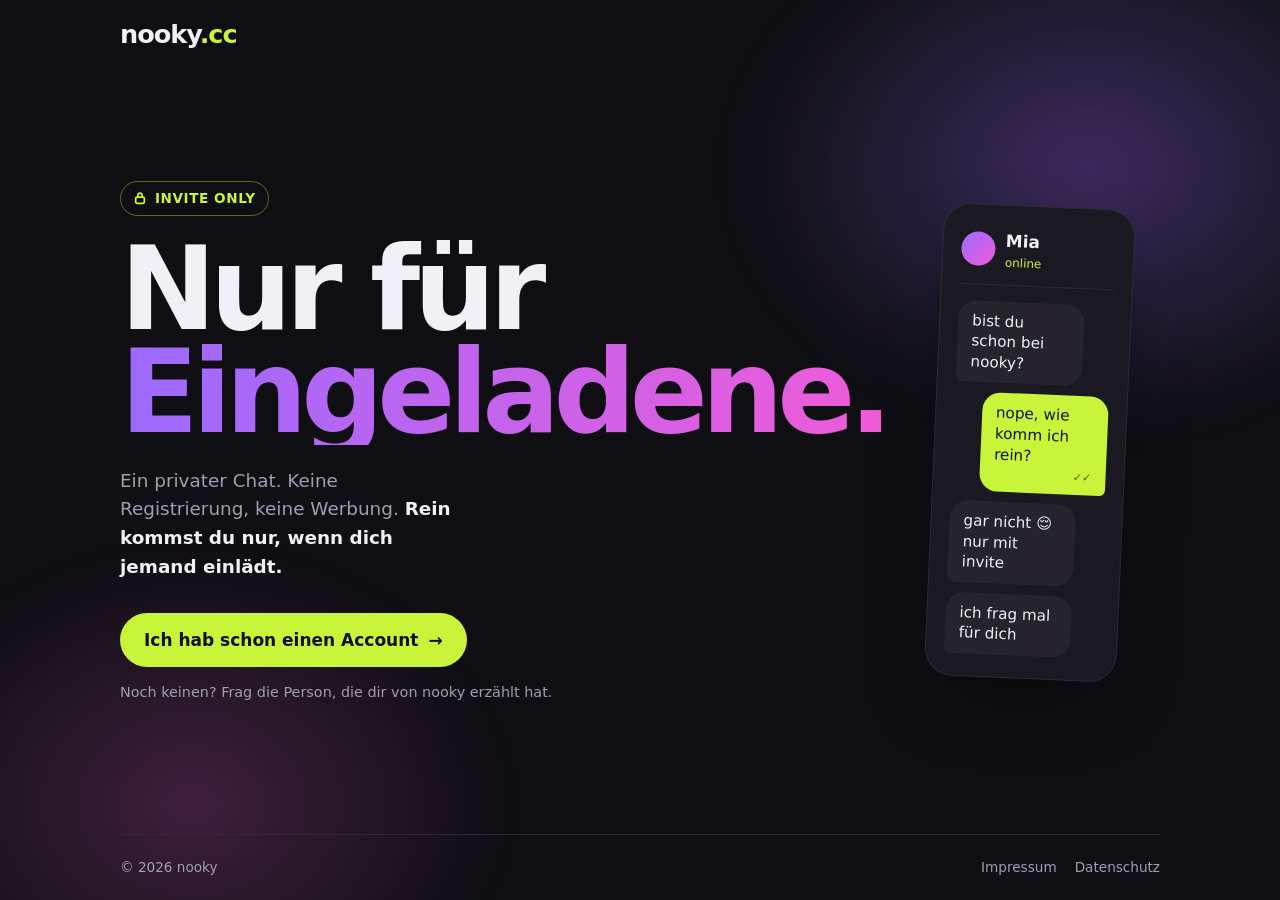
==== landing/index.html @ fcccb137 "Landing Page für nooky.cc (Invite only) Statisch, Schriften selbst gehostet (OFL), Impressum- und Da" ====
<!doctype html>
<html lang="de">
<head>
<meta charset="utf-8">
<meta name="viewport" content="width=device-width, initial-scale=1, viewport-fit=cover">
<title>nooky – invite only</title>
<meta name="description" content="nooky ist ein privater Chat. Rein kommst du nur mit Einladung.">
<meta name="theme-color" content="#0f0e13">
<link rel="preload" href="fonts/bricolage-800.woff2" as="font" type="font/woff2" crossorigin>
<link rel="stylesheet" href="style.css">
</head>
<body>
<header><a class="mark" href="/">nooky<span>.cc</span></a></header>

<main>
  <section>
    <div class="pill">
      <svg viewBox="0 0 16 16" fill="none" stroke="currentColor" stroke-width="2" aria-hidden="true"><rect x="3" y="7" width="10" height="7" rx="2"/><path d="M5.5 7V5a2.5 2.5 0 0 1 5 0v2"/></svg>
      Invite only
    </div>
    <h1>Nur für<em>Eingeladene.</em></h1>
    <p class="lead">Ein privater Chat. Keine Registrierung, keine Werbung. <strong>Rein kommst du nur, wenn dich jemand einlädt.</strong></p>
    <a class="cta" href="https://chat.nooky.cc">Ich hab schon einen Account <span aria-hidden="true">→</span></a>
    <p class="sub">Noch keinen? Frag die Person, die dir von nooky erzählt hat.</p>
  </section>

  <div class="phone" aria-hidden="true">
    <div class="who"><div class="avatar"></div><div><b>Mia</b><small>online</small></div></div>
    <div class="msg in">bist du schon bei nooky?</div>
    <div class="msg out">nope, wie komm ich rein? <span class="tick">✓✓</span></div>
    <div class="msg in">gar nicht 😌 nur mit invite</div>
    <div class="msg in">ich frag mal für dich</div>
  </div>
</main>

<footer>
  <span>© 2026 nooky</span>
  <nav><a href="impressum.html">Impressum</a><a href="datenschutz.html">Datenschutz</a></nav>
</footer>
</body>
</html>
---- landing/style.css ----
@font-face { font-family: "Bricolage Grotesque"; font-weight: 800; font-display: swap;
  src: url("fonts/bricolage-800.woff2") format("woff2"); }
@font-face { font-family: "Onest"; font-weight: 100 900; font-display: swap;
  src: url("fonts/onest.woff2") format("woff2"); }

:root {
  --bg: #0f0e13;
  --surface: #1a1820;
  --line: #2d2a36;
  --fg: #f2f0f7;
  --muted: #a19eb0;
  --lime: #c8f53a;
  --violet: #9b6bff;
  --pink: #f05bd8;
  --display: "Bricolage Grotesque", "Arial Black", system-ui, sans-serif;
  --body: "Onest", system-ui, -apple-system, "Segoe UI", sans-serif;
  color-scheme: dark;
}
* { box-sizing: border-box; }
html, body { height: 100%; }
body {
  margin: 0; background: var(--bg); color: var(--fg);
  font: 17px/1.55 var(--body);
  display: flex; flex-direction: column;
  padding: 0 max(20px, env(safe-area-inset-right)) 0 max(20px, env(safe-area-inset-left));
  overflow-x: hidden;
}
/* Farbschein hinter dem Inhalt */
body::before {
  content: ""; position: fixed; inset: -20vmax; z-index: -1; pointer-events: none;
  background:
    radial-gradient(40vmax 30vmax at 75% 30%, color-mix(in srgb, var(--violet) 32%, transparent), transparent 70%),
    radial-gradient(35vmax 28vmax at 25% 75%, color-mix(in srgb, var(--pink) 22%, transparent), transparent 70%);
  filter: blur(20px);
}
a { color: inherit; }
a:focus-visible, .cta:focus-visible { outline: 2px solid var(--lime); outline-offset: 3px; border-radius: 8px; }

header { padding-top: 22px; max-width: 1040px; width: 100%; margin: 0 auto; }
.mark { font: 800 1.6rem/1 var(--display); letter-spacing: -.04em; text-decoration: none; }
.mark span { color: var(--lime); }

main {
  flex: 1; width: 100%; max-width: 1040px; margin: 0 auto;
  display: grid; grid-template-columns: 1.15fr .85fr; gap: 48px; align-items: center;
  padding-block: 48px;
}
.pill {
  display: inline-flex; align-items: center; gap: 8px;
  font-size: .85rem; font-weight: 600; letter-spacing: .04em; text-transform: uppercase;
  color: var(--lime); border: 1px solid color-mix(in srgb, var(--lime) 40%, transparent);
  padding: 6px 12px; border-radius: 99px; margin-bottom: 22px;
}
.pill svg { width: 14px; height: 14px; }
h1 {
  font: 800 clamp(3.4rem, 11vw, 7.2rem)/.9 var(--display); letter-spacing: -.055em;
  margin: 0 0 22px;
}
h1 em {
  font-style: normal; display: block;
  background: linear-gradient(95deg, var(--violet), var(--pink));
  -webkit-background-clip: text; background-clip: text; color: transparent;
}
.lead { font-size: 1.15rem; color: var(--muted); max-width: 30ch; margin: 0 0 32px; }
.lead strong { color: var(--fg); font-weight: 600; }
.cta {
  display: inline-flex; align-items: center; gap: 10px;
  background: var(--lime); color: #111; text-decoration: none;
  font-weight: 600; padding: 14px 24px; border-radius: 99px;
  transition: transform .15s ease;
}
.cta:hover { transform: translateY(-2px); }
.sub { margin: 14px 0 0; font-size: .9rem; color: var(--muted); }

/* Chat-Vorschau */
.phone {
  background: var(--surface); border: 1px solid var(--line); border-radius: 28px;
  padding: 22px 18px; display: flex; flex-direction: column; gap: 10px;
  box-shadow: 0 30px 80px -30px rgba(0,0,0,.7);
  transform: rotate(2.5deg);
}
.who { display: flex; align-items: center; gap: 10px; padding-bottom: 12px; border-bottom: 1px solid var(--line); margin-bottom: 6px; }
.avatar { width: 34px; height: 34px; border-radius: 50%; background: linear-gradient(135deg, var(--violet), var(--pink)); }
.who b { font-weight: 600; }
.who small { display: block; color: var(--lime); font-size: .75rem; }
.msg { max-width: 82%; padding: 10px 14px; border-radius: 18px; font-size: .95rem; line-height: 1.35; }
.in  { background: #26232f; align-self: flex-start; border-bottom-left-radius: 6px; }
.out { background: var(--lime); color: #111; align-self: flex-end; border-bottom-right-radius: 6px; }
.out .tick { display: block; text-align: right; font-size: .7rem; opacity: .65; margin-top: 2px; }

footer {
  max-width: 1040px; width: 100%; margin: 0 auto;
  display: flex; flex-wrap: wrap; gap: 8px 22px; justify-content: space-between;
  padding: 22px 0 max(22px, env(safe-area-inset-bottom));
  border-top: 1px solid var(--line); font-size: .85rem; color: var(--muted);
}
footer nav { display: flex; gap: 18px; }
footer a { text-decoration: none; }
footer a:hover { color: var(--fg); }

@media (max-width: 760px) {
  main { grid-template-columns: 1fr; gap: 40px; padding-block: 36px 48px; }
  .phone { transform: rotate(1.5deg); max-width: 360px; }
}
@media (prefers-reduced-motion: reduce) { .cta { transition: none; } }

/* Textseiten (Impressum, Datenschutz) */
.doc { flex: 1; width: 100%; max-width: 680px; margin: 0 auto; padding-block: 40px 64px; }
.doc h1 { font-size: clamp(2.4rem, 8vw, 3.6rem); }
.doc h2 { font: 800 1.25rem/1.2 var(--display); letter-spacing: -.02em; margin: 32px 0 8px; }
.doc p, .doc li { color: color-mix(in srgb, var(--fg) 85%, var(--muted)); }
.todo { background: color-mix(in srgb, var(--pink) 25%, transparent); color: var(--fg); padding: 0 4px; border-radius: 4px; }
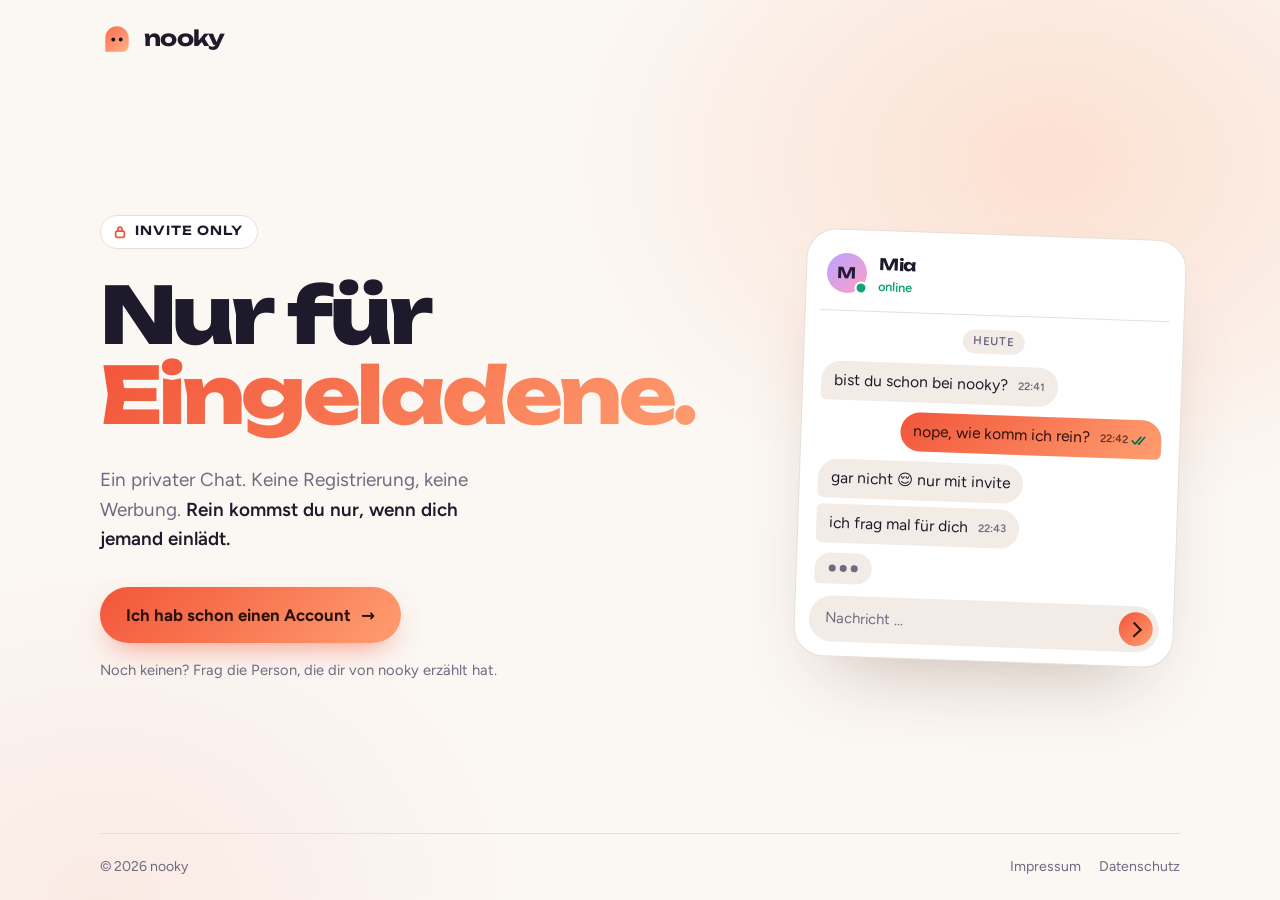
==== commit f5a639fe: "Chats, Fotos, Löschen, Lesebestätigung, Profile, neues Design, Lizenzsperre - Chats 1:1 mit Live-Abf" ====
--- a/landing/index.html
+++ b/landing/index.html
@@ -5,31 +5,50 @@
 <meta name="viewport" content="width=device-width, initial-scale=1, viewport-fit=cover">
 <title>nooky – invite only</title>
 <meta name="description" content="nooky ist ein privater Chat. Rein kommst du nur mit Einladung.">
-<meta name="theme-color" content="#0f0e13">
-<link rel="preload" href="fonts/bricolage-800.woff2" as="font" type="font/woff2" crossorigin>
+<meta name="theme-color" content="#12111b" media="(prefers-color-scheme: dark)">
+<meta name="theme-color" content="#fbf7f3" media="(prefers-color-scheme: light)">
+<meta name="color-scheme" content="dark light">
+<link rel="icon" href="brand/icon.svg" type="image/svg+xml">
+<link rel="icon" href="brand/icon-32.png" sizes="32x32" type="image/png">
+<link rel="apple-touch-icon" href="brand/icon-180.png">
+<link rel="preload" href="fonts/unbounded.woff2" as="font" type="font/woff2" crossorigin>
+<link rel="preload" href="fonts/figtree.woff2" as="font" type="font/woff2" crossorigin>
 <link rel="stylesheet" href="style.css">
 </head>
 <body>
-<header><a class="mark" href="/">nooky<span>.cc</span></a></header>
+<header class="top">
+  <a class="brand" href="/" aria-label="nooky – Startseite">
+    <img src="brand/mark.svg" alt="" width="34" height="34">
+    <span>nooky</span>
+  </a>
+</header>
 
-<main>
-  <section>
-    <div class="pill">
-      <svg viewBox="0 0 16 16" fill="none" stroke="currentColor" stroke-width="2" aria-hidden="true"><rect x="3" y="7" width="10" height="7" rx="2"/><path d="M5.5 7V5a2.5 2.5 0 0 1 5 0v2"/></svg>
+<main class="hero">
+  <section class="intro">
+    <p class="pill">
+      <svg viewBox="0 0 16 16" fill="none" stroke="currentColor" stroke-width="2" stroke-linecap="round" aria-hidden="true"><rect x="3" y="7" width="10" height="7" rx="2"/><path d="M5.5 7V5a2.5 2.5 0 0 1 5 0v2"/></svg>
       Invite only
-    </div>
-    <h1>Nur für<em>Eingeladene.</em></h1>
+    </p>
+    <h1>Nur für <em>Eingeladene.</em></h1>
     <p class="lead">Ein privater Chat. Keine Registrierung, keine Werbung. <strong>Rein kommst du nur, wenn dich jemand einlädt.</strong></p>
     <a class="cta" href="https://chat.nooky.cc">Ich hab schon einen Account <span aria-hidden="true">→</span></a>
     <p class="sub">Noch keinen? Frag die Person, die dir von nooky erzählt hat.</p>
   </section>
 
   <div class="phone" aria-hidden="true">
-    <div class="who"><div class="avatar"></div><div><b>Mia</b><small>online</small></div></div>
-    <div class="msg in">bist du schon bei nooky?</div>
-    <div class="msg out">nope, wie komm ich rein? <span class="tick">✓✓</span></div>
-    <div class="msg in">gar nicht 😌 nur mit invite</div>
-    <div class="msg in">ich frag mal für dich</div>
+    <div class="who">
+      <div class="avatar"><span>M</span><i></i></div>
+      <div><b>Mia</b><small>online</small></div>
+    </div>
+    <div class="chat">
+      <p class="day">heute</p>
+      <div class="msg in">bist du schon bei nooky?<time>22:41</time></div>
+      <div class="msg out">nope, wie komm ich rein?<time>22:42 <svg class="ticks" viewBox="0 0 20 12" fill="none" stroke="currentColor" stroke-width="2" stroke-linecap="round" stroke-linejoin="round"><path d="M1 6.5 4.5 10 11 2"/><path d="M8.5 9.5 9 10l6.5-8"/></svg></time></div>
+      <div class="msg in">gar nicht 😌 nur mit invite</div>
+      <div class="msg in">ich frag mal für dich<time>22:43</time></div>
+      <div class="typing"><span></span><span></span><span></span></div>
+    </div>
+    <div class="composer"><span>Nachricht …</span><b></b></div>
   </div>
 </main>
 
--- a/landing/style.css
+++ b/landing/style.css
@@ -1,112 +1,232 @@
-@font-face { font-family: "Bricolage Grotesque"; font-weight: 800; font-display: swap;
-  src: url("fonts/bricolage-800.woff2") format("woff2"); }
-@font-face { font-family: "Onest"; font-weight: 100 900; font-display: swap;
-  src: url("fonts/onest.woff2") format("woff2"); }
+@font-face { font-family: "Unbounded"; font-weight: 500 800; font-style: normal; font-display: swap;
+  src: url("fonts/unbounded.woff2") format("woff2"); }
+@font-face { font-family: "Figtree"; font-weight: 400 700; font-style: normal; font-display: swap;
+  src: url("fonts/figtree.woff2") format("woff2"); }
 
 :root {
-  --bg: #0f0e13;
-  --surface: #1a1820;
-  --line: #2d2a36;
-  --fg: #f2f0f7;
-  --muted: #a19eb0;
-  --lime: #c8f53a;
-  --violet: #9b6bff;
-  --pink: #f05bd8;
-  --display: "Bricolage Grotesque", "Arial Black", system-ui, sans-serif;
-  --body: "Onest", system-ui, -apple-system, "Segoe UI", sans-serif;
+  --bg: #12111b;
+  --surface: #1b1a27;
+  --surface-2: #252336;
+  --line: #322f47;
+  --fg: #f4f1fa;
+  --muted: #a39fbd;
+  --glut-a: #ff6a4d;
+  --glut-b: #ffb38a;
+  --glut: linear-gradient(135deg, var(--glut-a), var(--glut-b));
+  --on-glut: #2a120b;
+  --mint: #5ee0b5;
+  --mint-dark: #0f7a58;
+  --glow: color-mix(in srgb, var(--glut-a) 22%, transparent);
+  --glow-2: color-mix(in srgb, var(--glut-b) 10%, transparent);
+  --shadow: 0 40px 90px -40px rgba(0, 0, 0, .8);
+  --display: "Unbounded", "Arial Black", system-ui, sans-serif;
+  --body: "Figtree", system-ui, -apple-system, "Segoe UI", sans-serif;
   color-scheme: dark;
 }
+@media (prefers-color-scheme: light) {
+  :root {
+    --bg: #fbf7f3;
+    --surface: #fff;
+    --surface-2: #f3ece6;
+    --line: #e8dfd7;
+    --fg: #1d1a2b;
+    --muted: #6f6a82;
+    --glut-a: #f2553a;
+    --glut-b: #ff9e70;
+    --mint: #12a37a;
+    --mint-dark: #0b6b4f;
+    --glow: color-mix(in srgb, var(--glut-b) 26%, transparent);
+    --glow-2: color-mix(in srgb, var(--glut-a) 8%, transparent);
+    --shadow: 0 40px 80px -40px rgba(90, 50, 30, .35);
+    color-scheme: light;
+  }
+}
+
 * { box-sizing: border-box; }
-html, body { height: 100%; }
+html { -webkit-text-size-adjust: 100%; }
+html, body { min-height: 100%; }
 body {
-  margin: 0; background: var(--bg); color: var(--fg);
+  margin: 0; min-height: 100vh; min-height: 100dvh;
+  background: var(--bg); color: var(--fg);
   font: 17px/1.55 var(--body);
   display: flex; flex-direction: column;
   padding: 0 max(20px, env(safe-area-inset-right)) 0 max(20px, env(safe-area-inset-left));
   overflow-x: hidden;
-}
-/* Farbschein hinter dem Inhalt */
+  position: relative; isolation: isolate;
+}
+/* Warmer Lampenschein – die Nachtecke */
 body::before {
-  content: ""; position: fixed; inset: -20vmax; z-index: -1; pointer-events: none;
+  content: ""; position: absolute; inset: 0; z-index: -1; overflow: hidden; pointer-events: none;
   background:
-    radial-gradient(40vmax 30vmax at 75% 30%, color-mix(in srgb, var(--violet) 32%, transparent), transparent 70%),
-    radial-gradient(35vmax 28vmax at 25% 75%, color-mix(in srgb, var(--pink) 22%, transparent), transparent 70%);
-  filter: blur(20px);
+    radial-gradient(60vmax 45vmax at 82% 18%, var(--glow), transparent 62%),
+    radial-gradient(50vmax 40vmax at 8% 100%, var(--glow-2), transparent 65%);
 }
 a { color: inherit; }
-a:focus-visible, .cta:focus-visible { outline: 2px solid var(--lime); outline-offset: 3px; border-radius: 8px; }
-
-header { padding-top: 22px; max-width: 1040px; width: 100%; margin: 0 auto; }
-.mark { font: 800 1.6rem/1 var(--display); letter-spacing: -.04em; text-decoration: none; }
-.mark span { color: var(--lime); }
-
-main {
-  flex: 1; width: 100%; max-width: 1040px; margin: 0 auto;
-  display: grid; grid-template-columns: 1.15fr .85fr; gap: 48px; align-items: center;
-  padding-block: 48px;
-}
+:focus-visible { outline: 3px solid var(--glut-b); outline-offset: 3px; border-radius: 10px; }
+
+.top, .hero, footer { width: 100%; max-width: 1080px; margin-inline: auto; }
+
+/* Kopf mit Marke */
+.top { padding-top: 22px; }
+.brand {
+  display: inline-flex; align-items: center; gap: 10px;
+  text-decoration: none;
+}
+.brand img { width: 34px; height: 34px; display: block; }
+.brand span { font: 700 1.35rem/1 var(--display); letter-spacing: -.03em; }
+
+/* Hauptbereich */
+.hero {
+  flex: 1;
+  display: grid; grid-template-columns: minmax(0, 1.2fr) minmax(0, .8fr); gap: 56px; align-items: center;
+  padding-block: 56px;
+}
+.intro { min-width: 0; }
 .pill {
   display: inline-flex; align-items: center; gap: 8px;
-  font-size: .85rem; font-weight: 600; letter-spacing: .04em; text-transform: uppercase;
-  color: var(--lime); border: 1px solid color-mix(in srgb, var(--lime) 40%, transparent);
-  padding: 6px 12px; border-radius: 99px; margin-bottom: 22px;
-}
-.pill svg { width: 14px; height: 14px; }
+  font: 600 .78rem/1 var(--display); letter-spacing: .08em; text-transform: uppercase;
+  color: var(--fg); background: var(--surface);
+  border: 1px solid var(--line);
+  padding: 9px 14px 9px 12px; border-radius: 99px; margin: 0 0 26px;
+}
+.pill svg { width: 14px; height: 14px; color: var(--glut-a); }
 h1 {
-  font: 800 clamp(3.4rem, 11vw, 7.2rem)/.9 var(--display); letter-spacing: -.055em;
-  margin: 0 0 22px;
+  font: 800 clamp(2.4rem, 7.4vw, 4.9rem)/1.02 var(--display); letter-spacing: -.045em;
+  margin: 0 0 26px;
 }
 h1 em {
   font-style: normal; display: block;
-  background: linear-gradient(95deg, var(--violet), var(--pink));
-  -webkit-background-clip: text; background-clip: text; color: transparent;
-}
-.lead { font-size: 1.15rem; color: var(--muted); max-width: 30ch; margin: 0 0 32px; }
+  background: var(--glut); -webkit-background-clip: text; background-clip: text; color: transparent;
+  padding-bottom: .06em;
+}
+.lead { font-size: 1.18rem; color: var(--muted); max-width: 32ch; margin: 0 0 34px; }
 .lead strong { color: var(--fg); font-weight: 600; }
 .cta {
   display: inline-flex; align-items: center; gap: 10px;
-  background: var(--lime); color: #111; text-decoration: none;
-  font-weight: 600; padding: 14px 24px; border-radius: 99px;
-  transition: transform .15s ease;
-}
-.cta:hover { transform: translateY(-2px); }
-.sub { margin: 14px 0 0; font-size: .9rem; color: var(--muted); }
-
-/* Chat-Vorschau */
+  background: var(--glut); color: var(--on-glut); text-decoration: none;
+  font-weight: 700; font-size: 1.05rem; padding: 15px 26px; border-radius: 99px;
+  box-shadow: 0 12px 30px -12px color-mix(in srgb, var(--glut-a) 70%, transparent);
+  transition: transform .18s ease, box-shadow .18s ease;
+}
+.cta span { transition: transform .18s ease; }
+.cta:hover { transform: translateY(-2px); box-shadow: 0 16px 34px -12px color-mix(in srgb, var(--glut-a) 80%, transparent); }
+.cta:hover span { transform: translateX(3px); }
+.cta:focus-visible { border-radius: 99px; outline-color: var(--fg); }
+.sub { margin: 16px 0 0; font-size: .92rem; color: var(--muted); }
+
+/* Chat-Vorschau – sieht aus wie die App */
 .phone {
-  background: var(--surface); border: 1px solid var(--line); border-radius: 28px;
-  padding: 22px 18px; display: flex; flex-direction: column; gap: 10px;
-  box-shadow: 0 30px 80px -30px rgba(0,0,0,.7);
-  transform: rotate(2.5deg);
-}
-.who { display: flex; align-items: center; gap: 10px; padding-bottom: 12px; border-bottom: 1px solid var(--line); margin-bottom: 6px; }
-.avatar { width: 34px; height: 34px; border-radius: 50%; background: linear-gradient(135deg, var(--violet), var(--pink)); }
-.who b { font-weight: 600; }
-.who small { display: block; color: var(--lime); font-size: .75rem; }
-.msg { max-width: 82%; padding: 10px 14px; border-radius: 18px; font-size: .95rem; line-height: 1.35; }
-.in  { background: #26232f; align-self: flex-start; border-bottom-left-radius: 6px; }
-.out { background: var(--lime); color: #111; align-self: flex-end; border-bottom-right-radius: 6px; }
-.out .tick { display: block; text-align: right; font-size: .7rem; opacity: .65; margin-top: 2px; }
-
+  background: var(--surface); border: 1px solid var(--line); border-radius: 30px;
+  padding: 14px; display: flex; flex-direction: column;
+  box-shadow: var(--shadow);
+  transform: rotate(2deg);
+  max-width: 380px; width: 100%; justify-self: end;
+}
+.who {
+  display: flex; align-items: center; gap: 12px;
+  padding: 6px 6px 14px; border-bottom: 1px solid var(--line);
+}
+.avatar {
+  position: relative; flex: none;
+  width: 40px; height: 40px; border-radius: 50%;
+  background: linear-gradient(135deg, #b9a4ff, #ff9ec4);
+  display: grid; place-items: center;
+}
+.avatar span { font: 700 .95rem/1 var(--display); color: #241a3a; }
+.avatar i {
+  position: absolute; right: -1px; bottom: -1px;
+  width: 13px; height: 13px; border-radius: 50%;
+  background: var(--mint); border: 2.5px solid var(--surface);
+}
+.who b { font: 700 1rem/1.2 var(--display); letter-spacing: -.02em; }
+.who small { display: block; color: var(--mint); font-size: .8rem; font-weight: 600; }
+
+.chat { display: flex; flex-direction: column; gap: 6px; padding: 14px 4px 12px; }
+.day {
+  align-self: center; margin: 0 0 6px;
+  font-size: .72rem; font-weight: 600; letter-spacing: .06em; text-transform: uppercase;
+  color: var(--muted); background: var(--surface-2); padding: 3px 10px; border-radius: 99px;
+}
+.msg {
+  max-width: 82%; padding: 9px 13px; border-radius: 20px;
+  font-size: .97rem; line-height: 1.35; overflow-wrap: anywhere;
+}
+.msg time {
+  display: inline-flex; align-items: center; gap: 3px; float: right;
+  margin: 6px 0 -3px 10px; font-size: .68rem; font-weight: 600; line-height: 1;
+}
+.in  { background: var(--surface-2); color: var(--fg); align-self: flex-start; border-bottom-left-radius: 6px; }
+.in time { color: var(--muted); }
+.in + .in { border-top-left-radius: 6px; }
+.out {
+  background: var(--glut); color: var(--on-glut); align-self: flex-end;
+  border-bottom-right-radius: 6px; margin-block: 4px;
+}
+.out time { color: color-mix(in srgb, var(--on-glut) 70%, transparent); }
+.ticks { width: 17px; height: 11px; color: var(--mint-dark); }
+
+.typing {
+  align-self: flex-start; display: flex; gap: 4px;
+  background: var(--surface-2); padding: 12px 14px; border-radius: 20px; border-bottom-left-radius: 6px;
+  margin-top: 4px;
+}
+.typing span {
+  width: 7px; height: 7px; border-radius: 50%; background: var(--muted);
+  animation: blink 1.3s infinite ease-in-out;
+}
+.typing span:nth-child(2) { animation-delay: .18s; }
+.typing span:nth-child(3) { animation-delay: .36s; }
+@keyframes blink { 0%, 60%, 100% { opacity: .35; transform: translateY(0); } 30% { opacity: 1; transform: translateY(-3px); } }
+
+.composer {
+  display: flex; align-items: center; gap: 10px;
+  background: var(--surface-2); border-radius: 99px; padding: 6px 6px 6px 16px;
+  color: var(--muted); font-size: .92rem;
+}
+.composer span { flex: 1; }
+.composer b {
+  width: 34px; height: 34px; border-radius: 50%; background: var(--glut); position: relative;
+}
+.composer b::after {
+  content: ""; position: absolute; inset: 0; margin: auto;
+  width: 9px; height: 9px; border: solid var(--on-glut); border-width: 2.5px 2.5px 0 0;
+  transform: translate(-2px, 1px) rotate(45deg);
+}
+
+/* Fuß */
 footer {
-  max-width: 1040px; width: 100%; margin: 0 auto;
   display: flex; flex-wrap: wrap; gap: 8px 22px; justify-content: space-between;
   padding: 22px 0 max(22px, env(safe-area-inset-bottom));
-  border-top: 1px solid var(--line); font-size: .85rem; color: var(--muted);
+  border-top: 1px solid var(--line); font-size: .88rem; color: var(--muted);
 }
 footer nav { display: flex; gap: 18px; }
 footer a { text-decoration: none; }
 footer a:hover { color: var(--fg); }
 
-@media (max-width: 760px) {
-  main { grid-template-columns: 1fr; gap: 40px; padding-block: 36px 48px; }
-  .phone { transform: rotate(1.5deg); max-width: 360px; }
-}
-@media (prefers-reduced-motion: reduce) { .cta { transition: none; } }
+@media (max-width: 820px) {
+  .hero { grid-template-columns: minmax(0, 1fr); gap: 48px; padding-block: 40px 56px; }
+  .phone { justify-self: center; transform: rotate(1.5deg); max-width: 360px; }
+}
+@media (max-width: 400px) {
+  body { padding-inline: 16px; }
+  .lead { font-size: 1.08rem; }
+  .cta { padding: 14px 20px; font-size: 1rem; }
+  .phone { transform: none; }
+}
+@media (prefers-reduced-motion: reduce) {
+  .cta, .cta span { transition: none; }
+  .cta:hover, .cta:hover span { transform: none; }
+  .typing span { animation: none; opacity: .6; }
+}
 
 /* Textseiten (Impressum, Datenschutz) */
-.doc { flex: 1; width: 100%; max-width: 680px; margin: 0 auto; padding-block: 40px 64px; }
-.doc h1 { font-size: clamp(2.4rem, 8vw, 3.6rem); }
-.doc h2 { font: 800 1.25rem/1.2 var(--display); letter-spacing: -.02em; margin: 32px 0 8px; }
-.doc p, .doc li { color: color-mix(in srgb, var(--fg) 85%, var(--muted)); }
-.todo { background: color-mix(in srgb, var(--pink) 25%, transparent); color: var(--fg); padding: 0 4px; border-radius: 4px; }
+.doc { flex: 1; width: 100%; max-width: 680px; margin: 0 auto; padding-block: 48px 72px; }
+.doc h1 { font-size: clamp(1.9rem, 7vw, 3rem); margin-bottom: 18px; }
+.doc h2 { font: 700 1.05rem/1.3 var(--display); letter-spacing: -.02em; margin: 34px 0 8px; }
+.doc p, .doc li { color: color-mix(in srgb, var(--fg) 82%, var(--muted)); }
+.doc a { text-decoration-color: var(--glut-a); text-underline-offset: 3px; }
+.doc a:hover { color: var(--glut-a); }
+.todo {
+  background: color-mix(in srgb, var(--glut-a) 22%, transparent); color: var(--fg);
+  padding: 0 5px; border-radius: 5px; box-decoration-break: clone; -webkit-box-decoration-break: clone;
+}
